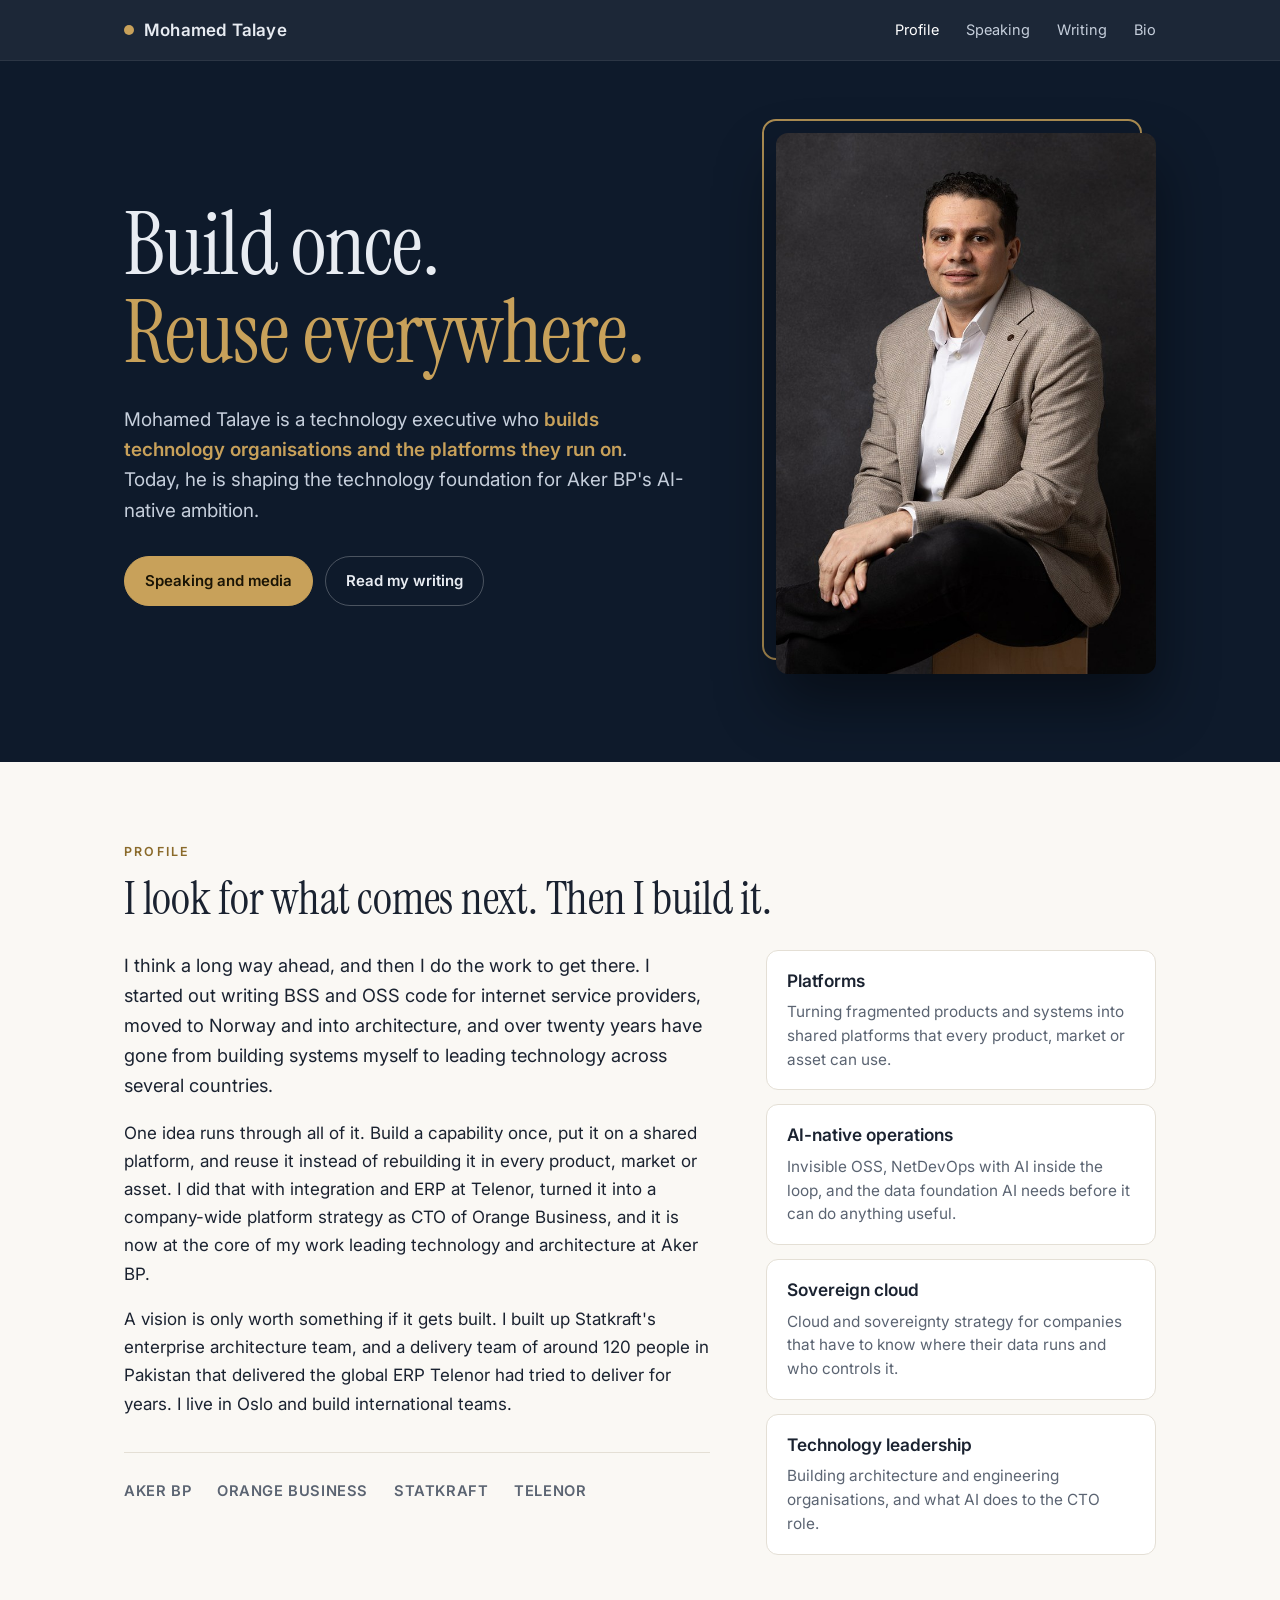
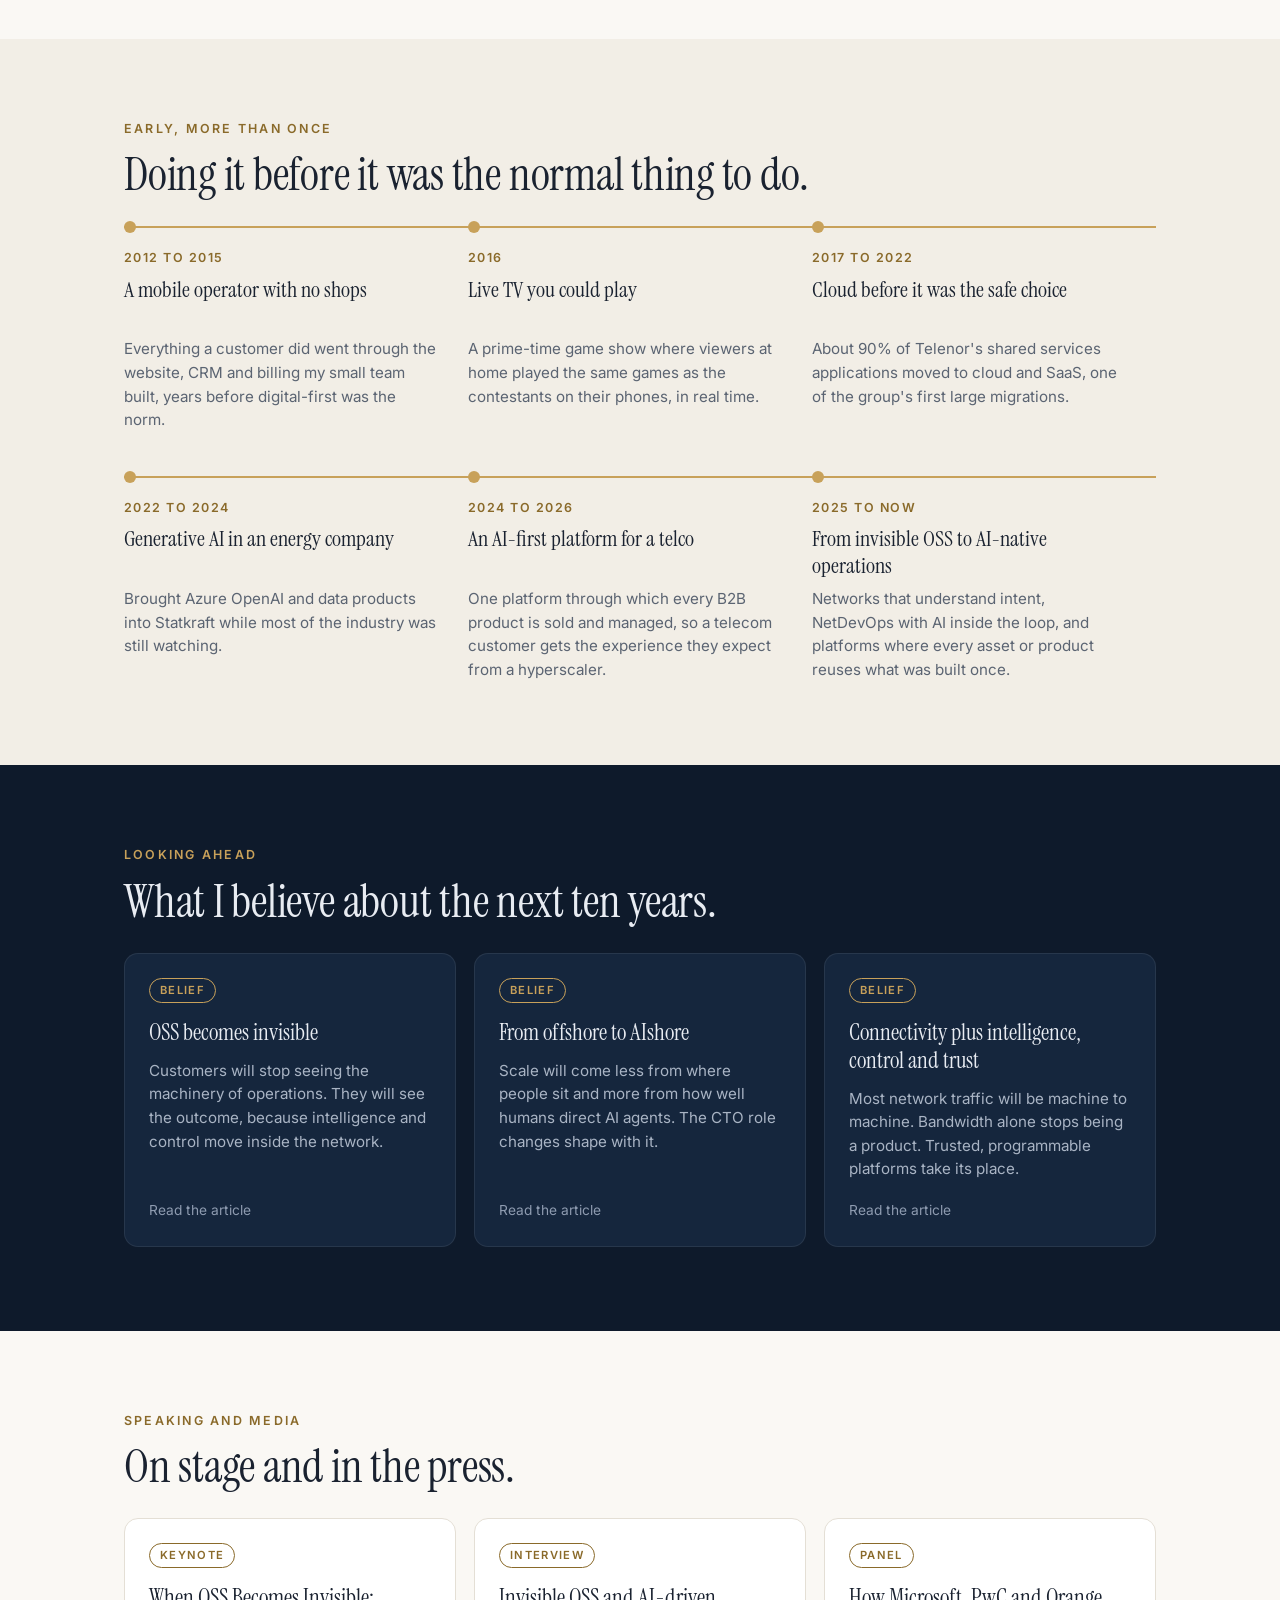
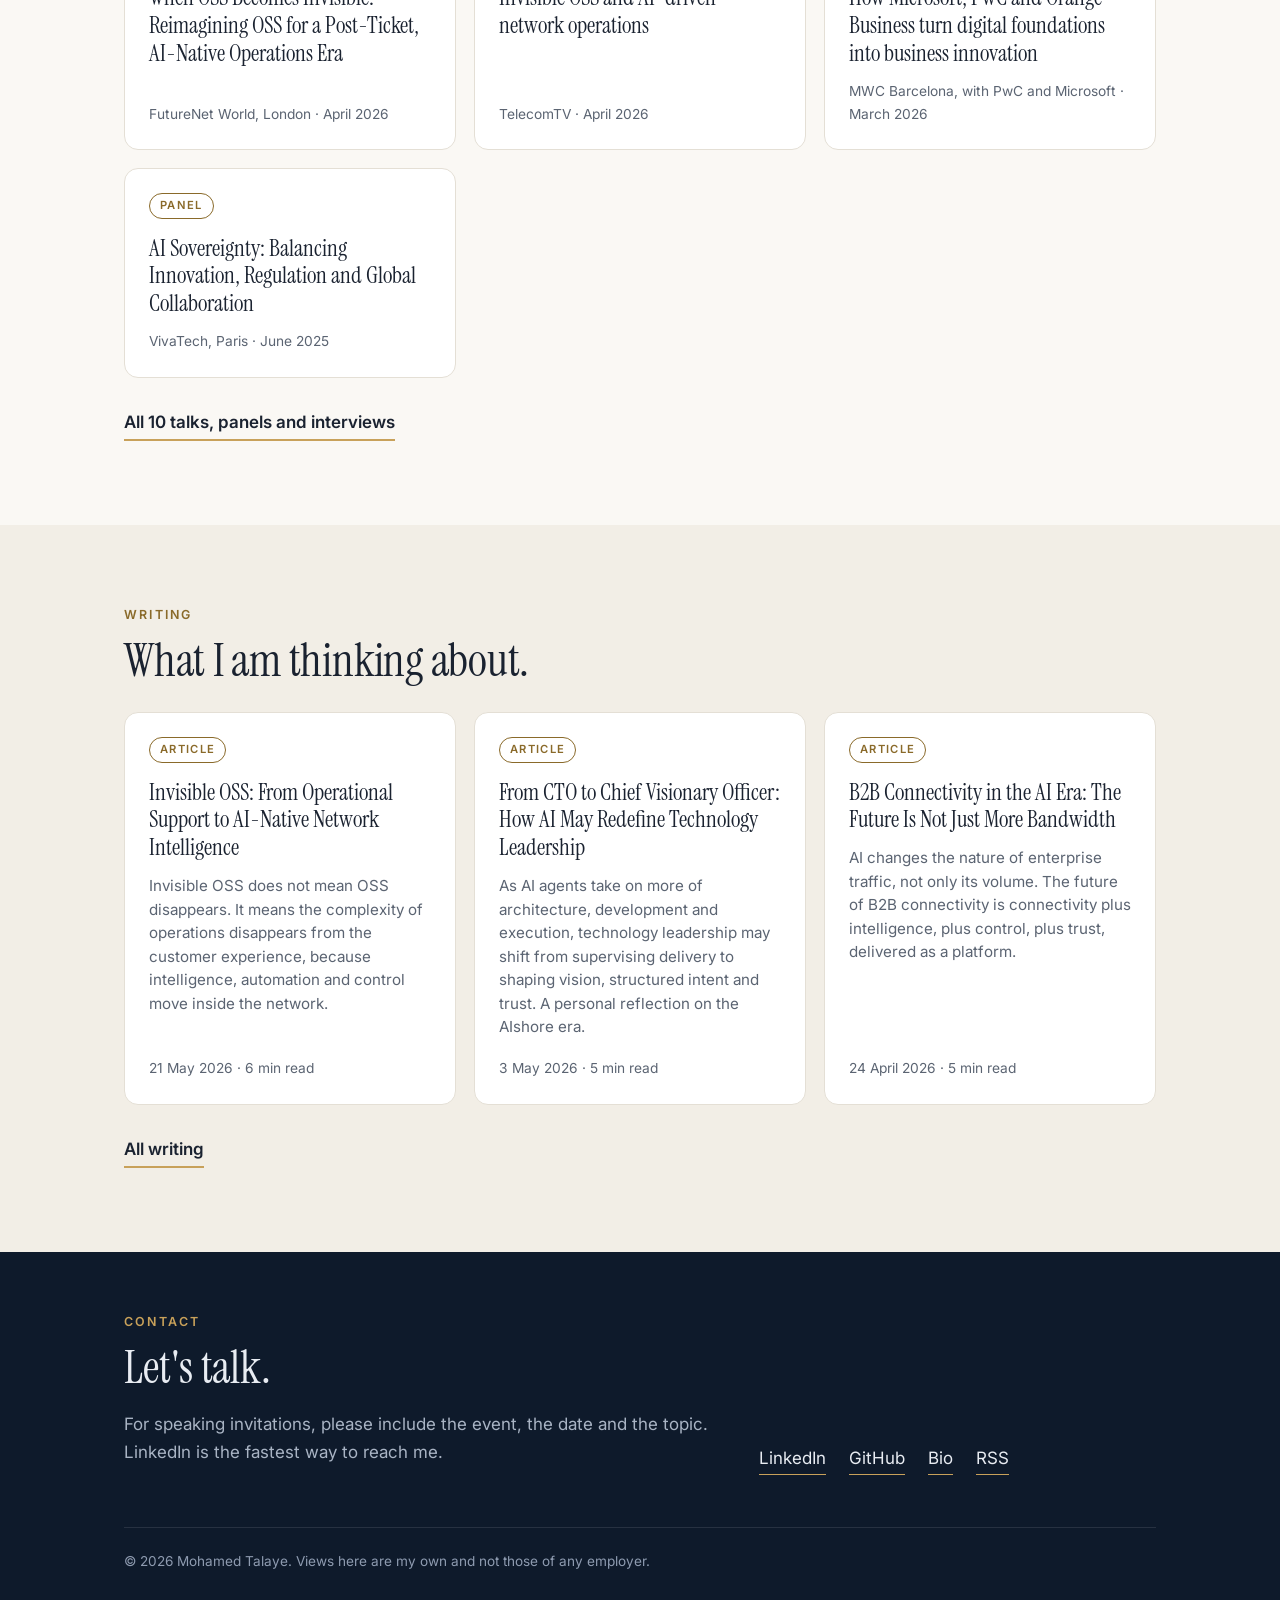
==== index.html @ 90e87bbb "mohamedtalaye.com" ====
<!doctype html>
<html lang="en">
<head>
  <meta charset="utf-8">
  <meta name="viewport" content="width=device-width, initial-scale=1">
  <title>Mohamed Talaye | Technology Executive, Platforms and AI</title>
  <meta name="description" content="Mohamed Talaye builds technology organisations and the platforms they run on. Writing and talks on platforms, AI-native operations and invisible OSS.">
  <meta name="author" content="Mohamed Talaye">
  <link rel="canonical" href="https://mohamedtalaye.com/">

  <meta property="og:site_name" content="Mohamed Talaye">
  <meta property="og:type" content="profile">
  <meta property="og:title" content="Mohamed Talaye | Technology Executive, Platforms and AI">
  <meta property="og:description" content="Mohamed Talaye builds technology organisations and the platforms they run on. Writing and talks on platforms, AI-native operations and invisible OSS.">
  <meta property="og:url" content="https://mohamedtalaye.com/">
  <meta property="og:image" content="https://mohamedtalaye.com/assets/social-card.jpg">
  <meta property="og:image:width" content="1200">
  <meta property="og:image:height" content="630">
  <meta property="og:locale" content="en_GB">
  <meta name="twitter:card" content="summary_large_image">

  <link rel="me" href="https://www.linkedin.com/in/mohamed-talaye">
  <link rel="me" href="https://github.com/Mohamed-Talaye">
  <link rel="alternate" type="application/rss+xml" title="Writing by Mohamed Talaye" href="/feed.xml">
  <link rel="icon" type="image/png" href="/assets/favicon.png">
  <link rel="apple-touch-icon" href="/assets/apple-touch-icon.png">
  <meta name="theme-color" content="#0e1a2b">

  <link rel="preconnect" href="https://fonts.googleapis.com">
  <link rel="preconnect" href="https://fonts.gstatic.com" crossorigin>
  <link rel="stylesheet" href="https://fonts.googleapis.com/css2?family=Instrument+Serif&amp;family=Inter:wght@400;600&amp;display=swap">
  <link rel="stylesheet" href="/style.css">

<script type="application/ld+json">
{
  "@context": "https://schema.org",
  "@graph": [
    {
      "@type": "WebSite",
      "@id": "https://mohamedtalaye.com/#site",
      "name": "Mohamed Talaye",
      "url": "https://mohamedtalaye.com/",
      "inLanguage": "en",
      "publisher": {
        "@id": "https://mohamedtalaye.com/#person"
      }
    },
    {
      "@type": "ProfilePage",
      "@id": "https://mohamedtalaye.com/#profilepage",
      "url": "https://mohamedtalaye.com/",
      "name": "Mohamed Talaye | Technology Executive, Platforms and AI",
      "isPartOf": {
        "@id": "https://mohamedtalaye.com/#site"
      },
      "dateCreated": "2026-09-20T09:00:00+01:00",
      "dateModified": "2026-10-25T09:00:00+01:00",
      "mainEntity": {
        "@id": "https://mohamedtalaye.com/#person"
      }
    },
    {
      "@type": "Person",
      "@id": "https://mohamedtalaye.com/#person",
      "name": "Mohamed Talaye",
      "givenName": "Mohamed",
      "familyName": "Talaye",
      "url": "https://mohamedtalaye.com/",
      "image": {
        "@type": "ImageObject",
        "url": "https://mohamedtalaye.com/assets/mohamed-talaye.jpg",
        "width": 600,
        "height": 600
      },
      "jobTitle": "Technology executive",
      "description": "Mohamed Talaye is a technology executive who builds technology organisations and the platforms they run on. Today, he is shaping the technology foundation for Aker BP's AI-native ambition.",
      "address": {
        "@type": "PostalAddress",
        "addressLocality": "Oslo",
        "addressCountry": "NO"
      },
      "worksFor": {
        "@type": "Organization",
        "name": "Aker BP",
        "url": "https://akerbp.com"
      },
      "alumniOf": [
        {
          "@type": "Organization",
          "name": "Orange Business",
          "url": "https://www.orange-business.com"
        },
        {
          "@type": "Organization",
          "name": "Statkraft",
          "url": "https://www.statkraft.com"
        },
        {
          "@type": "Organization",
          "name": "Telenor",
          "url": "https://www.telenor.com"
        },
        {
          "@type": "CollegeOrUniversity",
          "name": "October 6 University"
        }
      ],
      "knowsLanguage": [
        "en",
        "ar"
      ],
      "knowsAbout": [
        "Platform strategy",
        "AI-native operations",
        "Invisible OSS",
        "NetDevOps",
        "Sovereign cloud",
        "Enterprise architecture",
        "Telecom transformation",
        "Technology leadership"
      ],
      "sameAs": [
        "https://www.linkedin.com/in/mohamed-talaye",
        "https://github.com/Mohamed-Talaye",
        "https://futurenetworld.net/profile/mohamed-talaye/"
      ],
      "subjectOf": [
        {
          "@type": "CreativeWork",
          "name": "When OSS Becomes Invisible: Reimagining OSS for a Post-Ticket, AI-Native Operations Era",
          "url": "https://futurenetworld.net/keynote-presentation-when-oss-becomes-invisible/2026/06/",
          "publisher": {
            "@type": "Organization",
            "name": "FutureNet World, London"
          }
        },
        {
          "@type": "CreativeWork",
          "name": "B2B Connectivity: Who to Connect to Who in the AI Era",
          "url": "https://vimeo.com/1186459138",
          "publisher": {
            "@type": "Organization",
            "name": "FutureNet World, London"
          }
        },
        {
          "@type": "CreativeWork",
          "name": "Invisible OSS and AI-driven network operations",
          "url": "https://www.telecomtv.com/content/ai/orange-business-and-blue-planet-on-invisible-oss-and-ai-driven-network-operations-55448/",
          "publisher": {
            "@type": "Organization",
            "name": "TelecomTV"
          }
        },
        {
          "@type": "CreativeWork",
          "name": "How Microsoft, PwC and Orange Business turn digital foundations into business innovation",
          "url": "https://www.youtube.com/watch?v=epbj6QasfT4",
          "publisher": {
            "@type": "Organization",
            "name": "MWC Barcelona, with PwC and Microsoft"
          }
        },
        {
          "@type": "CreativeWork",
          "name": "Moving beyond virtual machines: Rethinking telco infrastructure for the AI and 5G era",
          "url": "https://www.fierce-network.com/cloud/cloud-native-becomes-telcos-new-baseline-after-supplier-upheavals",
          "publisher": {
            "@type": "Organization",
            "name": "Fierce Network"
          }
        },
        {
          "@type": "CreativeWork",
          "name": "The evolving relationship between digitalisation and cloudification",
          "url": "https://www.mobileeurope.co.uk/the-digital-telco-2025-panel-the-evolving-relationship-between-digitalisation-and-cloudification/",
          "publisher": {
            "@type": "Organization",
            "name": "The Digital Telco, Mobile Europe"
          }
        },
        {
          "@type": "CreativeWork",
          "name": "Opening panel: What is a telco for?",
          "url": "https://www.mobileeurope.co.uk/telco-to-techco-what-is-a-telco-for-and-is-differentiated-connectivity-the-answer/",
          "publisher": {
            "@type": "Organization",
            "name": "Telco to TechCo, Mobile Europe"
          }
        }
      ]
    }
  ]
}
</script>
</head>
<body>
<a class="skip" href="#main">Skip to content</a>

<header class="top">
  <div class="wrap">
    <a class="brand" href="/"><i></i>Mohamed Talaye</a>
    <nav aria-label="Main">
      <a href="/#profile" aria-current="page">Profile</a>
      <a href="/speaking.html">Speaking</a>
      <a href="/writing/">Writing</a>
      <a href="/bio.html">Bio</a>
    </nav>
  </div>
</header>

<main id="main">
<section class="hero dark">
  <div class="wrap">
    <div>
      <h1><span class="sr-only">Mohamed Talaye. </span><span>Build once.</span><span>Reuse everywhere.</span></h1>
      <p class="lede">Mohamed Talaye is a technology executive who <b>builds technology organisations and the platforms they run on</b>. Today, he is shaping the technology foundation for Aker BP&#x27;s AI-native ambition.</p>
      <div class="btns">
        <a class="btn gold" href="/speaking.html">Speaking and media</a>
        <a class="btn" href="/writing/">Read my writing</a>
      </div>
    </div>
    <div class="frame">
      <img src="/assets/mohamed-talaye-portrait.jpg" alt="Portrait of Mohamed Talaye" width="660" height="940" fetchpriority="high">
    </div>
  </div>
</section>

<section id="profile">
  <div class="wrap">
    <p class="eyebrow">Profile</p>
    <h2>I look for what comes next. Then I build it.</h2>
    <div class="cols">
      <div class="prose">
        <p>I think a long way ahead, and then I do the work to get there. I started out writing BSS and OSS code for internet service providers, moved to Norway and into architecture, and over twenty years have gone from building systems myself to leading technology across several countries.</p>
        <p>One idea runs through all of it. Build a capability once, put it on a shared platform, and reuse it instead of rebuilding it in every product, market or asset. I did that with integration and ERP at Telenor, turned it into a company-wide platform strategy as CTO of Orange Business, and it is now at the core of my work leading technology and architecture at Aker BP.</p>
        <p>A vision is only worth something if it gets built. I built up Statkraft&#x27;s enterprise architecture team, and a delivery team of around 120 people in Pakistan that delivered the global ERP Telenor had tried to deliver for years. I live in Oslo and build international teams.</p>
        <div class="logos"><span>Aker BP</span><span>Orange Business</span><span>Statkraft</span><span>Telenor</span></div>
      </div>
      <div class="focus">
        <div><h3>Platforms</h3><p>Turning fragmented products and systems into shared platforms that every product, market or asset can use.</p></div>
        <div><h3>AI-native operations</h3><p>Invisible OSS, NetDevOps with AI inside the loop, and the data foundation AI needs before it can do anything useful.</p></div>
        <div><h3>Sovereign cloud</h3><p>Cloud and sovereignty strategy for companies that have to know where their data runs and who controls it.</p></div>
        <div><h3>Technology leadership</h3><p>Building architecture and engineering organisations, and what AI does to the CTO role.</p></div>
      </div>
    </div>
  </div>
</section>

<section class="tint" id="early">
  <div class="wrap">
    <p class="eyebrow">Early, more than once</p>
    <h2>Doing it before it was the normal thing to do.</h2>
    <ol class="timeline">
      <li><span class="yr">2012 to 2015</span><h3>A mobile operator with no shops</h3><p>Everything a customer did went through the website, CRM and billing my small team built, years before digital-first was the norm.</p></li>
      <li><span class="yr">2016</span><h3>Live TV you could play</h3><p>A prime-time game show where viewers at home played the same games as the contestants on their phones, in real time.</p></li>
      <li><span class="yr">2017 to 2022</span><h3>Cloud before it was the safe choice</h3><p>About 90% of Telenor&#x27;s shared services applications moved to cloud and SaaS, one of the group&#x27;s first large migrations.</p></li>
      <li><span class="yr">2022 to 2024</span><h3>Generative AI in an energy company</h3><p>Brought Azure OpenAI and data products into Statkraft while most of the industry was still watching.</p></li>
      <li><span class="yr">2024 to 2026</span><h3>An AI-first platform for a telco</h3><p>One platform through which every B2B product is sold and managed, so a telecom customer gets the experience they expect from a hyperscaler.</p></li>
      <li><span class="yr">2025 to now</span><h3>From invisible OSS to AI-native operations</h3><p>Networks that understand intent, NetDevOps with AI inside the loop, and platforms where every asset or product reuses what was built once.</p></li>
    </ol>
  </div>
</section>

<section class="dark" id="next">
  <div class="wrap">
    <p class="eyebrow">Looking ahead</p>
    <h2>What I believe about the next ten years.</h2>
    <div class="cards">
      <a class="card" href="/writing/invisible-oss.html">
        <span class="tag">Belief</span>
        <h3>OSS becomes invisible</h3>
        <p>Customers will stop seeing the machinery of operations. They will see the outcome, because intelligence and control move inside the network.</p>
        <span class="foot">Read the article</span>
      </a>
      <a class="card" href="/writing/cto-to-chief-visionary-officer.html">
        <span class="tag">Belief</span>
        <h3>From offshore to AIshore</h3>
        <p>Scale will come less from where people sit and more from how well humans direct AI agents. The CTO role changes shape with it.</p>
        <span class="foot">Read the article</span>
      </a>
      <a class="card" href="/writing/b2b-connectivity-ai-era.html">
        <span class="tag">Belief</span>
        <h3>Connectivity plus intelligence, control and trust</h3>
        <p>Most network traffic will be machine to machine. Bandwidth alone stops being a product. Trusted, programmable platforms take its place.</p>
        <span class="foot">Read the article</span>
      </a>
    </div>
  </div>
</section>

<section id="speaking">
  <div class="wrap">
    <p class="eyebrow">Speaking and media</p>
    <h2>On stage and in the press.</h2>
    <div class="cards">
      <a class="card" href="https://futurenetworld.net/keynote-presentation-when-oss-becomes-invisible/2026/06/" rel="noopener" target="_blank">
        <span class="tag">Keynote</span>
        <h3>When OSS Becomes Invisible: Reimagining OSS for a Post-Ticket, AI-Native Operations Era</h3>
        <span class="foot">FutureNet World, London · April 2026</span>
      </a>
      <a class="card" href="https://www.telecomtv.com/content/ai/orange-business-and-blue-planet-on-invisible-oss-and-ai-driven-network-operations-55448/" rel="noopener" target="_blank">
        <span class="tag">Interview</span>
        <h3>Invisible OSS and AI-driven network operations</h3>
        <span class="foot">TelecomTV · April 2026</span>
      </a>
      <a class="card" href="https://www.youtube.com/watch?v=epbj6QasfT4" rel="noopener" target="_blank">
        <span class="tag">Panel</span>
        <h3>How Microsoft, PwC and Orange Business turn digital foundations into business innovation</h3>
        <span class="foot">MWC Barcelona, with PwC and Microsoft · March 2026</span>
      </a>
      <a class="card" href="/speaking.html">
        <span class="tag">Panel</span>
        <h3>AI Sovereignty: Balancing Innovation, Regulation and Global Collaboration</h3>
        <span class="foot">VivaTech, Paris · June 2025</span>
      </a>
    </div>
    <a class="more" href="/speaking.html">All 10 talks, panels and interviews</a>
  </div>
</section>

<section class="tint" id="writing">
  <div class="wrap">
    <p class="eyebrow">Writing</p>
    <h2>What I am thinking about.</h2>
    <div class="cards">
      <a class="card" href="/writing/invisible-oss.html">
        <span class="tag">Article</span>
        <h3>Invisible OSS: From Operational Support to AI-Native Network Intelligence</h3>
        <p>Invisible OSS does not mean OSS disappears. It means the complexity of operations disappears from the customer experience, because intelligence, automation and control move inside the network.</p>
        <span class="foot"><time datetime="2026-05-21">21 May 2026</time> · 6 min read</span>
      </a>
      <a class="card" href="/writing/cto-to-chief-visionary-officer.html">
        <span class="tag">Article</span>
        <h3>From CTO to Chief Visionary Officer: How AI May Redefine Technology Leadership</h3>
        <p>As AI agents take on more of architecture, development and execution, technology leadership may shift from supervising delivery to shaping vision, structured intent and trust. A personal reflection on the AIshore era.</p>
        <span class="foot"><time datetime="2026-05-03">3 May 2026</time> · 5 min read</span>
      </a>
      <a class="card" href="/writing/b2b-connectivity-ai-era.html">
        <span class="tag">Article</span>
        <h3>B2B Connectivity in the AI Era: The Future Is Not Just More Bandwidth</h3>
        <p>AI changes the nature of enterprise traffic, not only its volume. The future of B2B connectivity is connectivity plus intelligence, plus control, plus trust, delivered as a platform.</p>
        <span class="foot"><time datetime="2026-04-24">24 April 2026</time> · 5 min read</span>
      </a>
    </div>
    <a class="more" href="/writing/">All writing</a>
  </div>
</section>
</main>

<footer class="dark">
  <div class="wrap">
    <div class="contact">
      <div>
        <p class="eyebrow">Contact</p>
        <h2>Let's talk.</h2>
        <p class="mute">For speaking invitations, please include the event, the date and the topic. LinkedIn is the fastest way to reach me.</p>
      </div>
      <div class="links">
        <a href="https://www.linkedin.com/in/mohamed-talaye" rel="noopener me" target="_blank">LinkedIn</a>
        <a href="https://github.com/Mohamed-Talaye" rel="noopener me" target="_blank">GitHub</a>
        <a href="/bio.html">Bio</a>
        <a href="/feed.xml">RSS</a>
      </div>
    </div>
    <p class="fine">&copy; 2026 Mohamed Talaye. Views here are my own and not those of any employer.</p>
  </div>
</footer>

</body>
</html>
---- style.css ----
/*
  mohamedtalaye.com
  One stylesheet for the whole site. Sections, in order:
  tokens, base, navigation, hero, sections, cards, timeline,
  lists, articles, media kit, footer, helpers, small screens.
*/

:root {
  --ink: #0e1a2b;
  --ink2: #15263d;
  --paper: #faf8f4;
  --fg: #1a2230;
  --mute: #5b6472;
  --line: #e4dfd5;
  --gold: #c8a15a;
  --goldink: #8a6a2a;
  --card: #fff;
  --sans: 'Inter',system-ui,-apple-system,'Segoe UI',Helvetica,Arial,sans-serif;
  --serif: 'Instrument Serif',Georgia,'Times New Roman',serif;
}

* {
  box-sizing: border-box;
}

html {
  -webkit-text-size-adjust: 100%;
  scroll-behavior: smooth;
}

body {
  margin: 0;
  background: var(--paper);
  color: var(--fg);
  font: 17px/1.65 var(--sans);
}

a {
  color: inherit;
}

img {
  max-width: 100%;
  height: auto;
  display: block;
}

.wrap {
  max-width: 1080px;
  margin: 0 auto;
  padding: 0 24px;
}

.narrow {
  max-width: 760px;
}

.dark {
  background: var(--ink);
  color: #e8ecf2;
}

.dark .mute {
  color: #a9b4c4;
}

.top {
  position: sticky;
  top: 0;
  z-index: 10;
  background: rgba(14, 26, 43, .94);
  backdrop-filter: blur(8px);
  color: #e8ecf2;
  border-bottom: 1px solid rgba(255, 255, 255, .07);
}

.top .wrap {
  display: flex;
  align-items: center;
  justify-content: space-between;
  gap: 16px;
  min-height: 60px;
  flex-wrap: wrap;
}

.brand {
  font-weight: 600;
  letter-spacing: .2px;
  text-decoration: none;
  display: flex;
  align-items: center;
  gap: 10px;
}

.brand i {
  width: 10px;
  height: 10px;
  border-radius: 50%;
  background: var(--gold);
  display: inline-block;
}

.top nav a {
  font-size: 14.5px;
  text-decoration: none;
  color: #c6cfdc;
  margin-left: 22px;
}

.top nav a:first-child {
  margin-left: 0;
}

.top nav a:hover,
.top nav a[aria-current] {
  color: #fff;
}

.hero {
  padding: 72px 0 88px;
  overflow: hidden;
}

.hero .wrap {
  display: grid;
  grid-template-columns: 1.15fr .85fr;
  gap: 56px;
  align-items: center;
}

.hero h1 {
  font: 400 clamp(3rem,7.4vw,5.4rem)/1.02 var(--serif);
  margin: 0 0 28px;
  letter-spacing: -.01em;
}

.hero h1 span {
  display: block;
}

.hero h1 span:last-child {
  color: var(--gold);
}

.lede {
  font-size: 1.18rem;
  line-height: 1.6;
  color: #c6cfdc;
  max-width: 34em;
  margin: 0 0 30px;
}

.lede b {
  color: var(--gold);
  font-weight: 600;
}

.btns {
  display: flex;
  flex-wrap: wrap;
  gap: 12px;
}

.btn {
  display: inline-block;
  text-decoration: none;
  font-weight: 600;
  font-size: 15px;
  padding: 12px 20px;
  border-radius: 999px;
  border: 1px solid rgba(255, 255, 255, .25);
}

.btn.gold {
  background: var(--gold);
  border-color: var(--gold);
  color: #1a1405;
}

.btn:hover {
  transform: translateY(-1px);
}

.frame {
  position: relative;
  justify-self: end;
  width: min(380px,100%);
}

.frame:before {
  content: "";
  position: absolute;
  inset: -14px 14px 14px -14px;
  border: 2px solid var(--gold);
  border-radius: 14px;
  opacity: .85;
}

.frame img {
  position: relative;
  border-radius: 12px;
  width: 100%;
  height: auto;
  box-shadow: 0 30px 60px rgba(0, 0, 0, .45);
}

section {
  padding: 84px 0;
}

.eyebrow {
  font: 600 .78rem/1 var(--sans);
  letter-spacing: .18em;
  text-transform: uppercase;
  color: var(--goldink);
  margin: 0 0 14px;
}

.dark .eyebrow {
  color: var(--gold);
}

h2 {
  font: 400 clamp(2rem,4vw,2.9rem)/1.1 var(--serif);
  margin: 0 0 26px;
  letter-spacing: -.005em;
}

h3 {
  font: 600 1.08rem/1.35 var(--sans);
  margin: 0 0 8px;
}

.cols {
  display: grid;
  grid-template-columns: 1.2fr .8fr;
  gap: 56px;
  align-items: start;
}

.prose p {
  margin: 0 0 1.05em;
}

.prose p:first-child {
  font-size: 1.14rem;
}

.focus {
  display: grid;
  gap: 14px;
}

.focus div {
  background: var(--card);
  border: 1px solid var(--line);
  border-radius: 12px;
  padding: 18px 20px;
}

.focus p {
  margin: 0;
  color: var(--mute);
  font-size: .96rem;
  line-height: 1.55;
}

.logos {
  display: flex;
  flex-wrap: wrap;
  gap: 10px 26px;
  margin-top: 34px;
  padding-top: 26px;
  border-top: 1px solid var(--line);
  color: var(--mute);
  font-weight: 600;
  letter-spacing: .04em;
  font-size: .92rem;
  text-transform: uppercase;
}

.cards {
  display: grid;
  grid-template-columns: repeat(3,1fr);
  gap: 18px;
}

.card {
  display: flex;
  flex-direction: column;
  border-radius: 14px;
  padding: 24px;
  text-decoration: none;
  border: 1px solid var(--line);
  background: var(--card);
  transition: transform .15s,border-color .15s;
}

.card:hover {
  transform: translateY(-3px);
  border-color: var(--gold);
}

.dark .card {
  background: var(--ink2);
  border-color: rgba(255, 255, 255, .08);
}

.tag {
  align-self: flex-start;
  font: 600 .7rem/1 var(--sans);
  letter-spacing: .12em;
  text-transform: uppercase;
  color: var(--goldink);
  border: 1px solid currentColor;
  border-radius: 999px;
  padding: 6px 10px;
  margin-bottom: 16px;
}

.dark .tag {
  color: var(--gold);
}

.card h3 {
  font: 400 1.45rem/1.2 var(--serif);
  margin: 0 0 12px;
}

.card p {
  margin: 0 0 18px;
  color: var(--mute);
  font-size: .95rem;
  line-height: 1.55;
}

.dark .card p {
  color: #a9b4c4;
}

.card .foot {
  margin-top: auto;
  font-size: .86rem;
  color: var(--mute);
}

.dark .card .foot {
  color: #8e9bb0;
}

.more {
  display: inline-block;
  margin-top: 30px;
  font-weight: 600;
  text-decoration: none;
  border-bottom: 2px solid var(--gold);
  padding-bottom: 3px;
}

.tint {
  background: #f2eee6;
}

.timeline {
  list-style: none;
  margin: 0;
  padding: 0;
  display: grid;
  grid-template-columns: repeat(3,1fr);
  gap: 44px 0;
}

.timeline li {
  padding: 24px 32px 0 0;
  position: relative;
  border-top: 2px solid var(--gold);
  display: grid;
  grid-template-rows: auto minmax(3.3rem,auto) 1fr;
  align-content: start;
}

.timeline li:before {
  content: '';
  position: absolute;
  top: -7px;
  left: 0;
  width: 12px;
  height: 12px;
  border-radius: 50%;
  background: var(--gold);
}

.timeline .yr {
  font: 600 .78rem/1 var(--sans);
  letter-spacing: .12em;
  color: var(--goldink);
  text-transform: uppercase;
  margin-bottom: 12px;
}

.timeline h3 {
  font: 400 1.4rem/1.18 var(--serif);
  margin: 0;
  color: var(--fg);
  align-self: start;
}

.timeline p {
  margin: 8px 0 0;
  color: var(--mute);
  font-size: .95rem;
  line-height: 1.55;
  max-width: 30em;
}

@media (max-width:860px) {
  .timeline {
    grid-template-columns: 1fr;
    gap: 0;
    border-left: 2px solid var(--gold);
  }

  .timeline li {
    border-top: 0;
    padding: 0 0 28px 22px;
    grid-template-rows: auto auto auto;
  }

  .timeline li:before {
    top: 2px;
    left: -7px;
  }

}

.rows {
  list-style: none;
  margin: 0;
  padding: 0;
  border-top: 1px solid var(--line);
}

.rows li {
  display: grid;
  grid-template-columns: 150px 1fr;
  gap: 6px 24px;
  padding: 20px 0;
  border-bottom: 1px solid var(--line);
}

.rows .when {
  color: var(--mute);
  font-size: .9rem;
}

.rows .when b {
  display: block;
  color: var(--goldink);
  font-size: .72rem;
  letter-spacing: .12em;
  text-transform: uppercase;
  margin-bottom: 4px;
}

.rows .what a {
  text-decoration: none;
  border-bottom: 1px solid var(--gold);
}

.rows .what span {
  display: block;
  color: var(--mute);
  font-size: .93rem;
  margin-top: 2px;
}

.rows .what strong {
  font-weight: 600;
}

.page-head {
  padding: 64px 0 56px;
}

.page-head h1 {
  font: 400 clamp(2.2rem,5vw,3.6rem)/1.08 var(--serif);
  margin: 0 0 14px;
}

.page-head p {
  margin: 0;
  color: #a9b4c4;
  max-width: 44em;
}

article {
  font: 19px/1.7 Georgia,'Iowan Old Style','Times New Roman',serif;
}

article h2 {
  font: 400 1.7rem/1.2 var(--serif);
  margin: 2em 0 .4em;
}

article p {
  margin: .75em 0;
}

article ul {
  padding-left: 1.2em;
}

article li {
  margin: .25em 0;
}

.note {
  border-left: 3px solid var(--gold);
  padding-left: 16px;
  color: var(--mute);
  font-style: italic;
}

.photos {
  display: grid;
  grid-template-columns: repeat(4,1fr);
  gap: 16px;
}

.photos a {
  text-decoration: none;
  font-size: .88rem;
  color: var(--mute);
}

.photos img {
  border-radius: 10px;
  aspect-ratio: 2/3;
  object-fit: cover;
  object-position: top;
  margin-bottom: 8px;
  border: 1px solid var(--line);
}

.copy {
  background: var(--card);
  border: 1px solid var(--line);
  border-radius: 12px;
  padding: 22px 24px;
}

.kit-head .wrap {
  display: flex;
  justify-content: space-between;
  align-items: center;
  gap: 40px;
}

.kit-face {
  width: 200px;
  height: 200px;
  border-radius: 50%;
  object-fit: cover;
  border: 3px solid var(--gold);
  flex: none;
}

.subnav {
  position: sticky;
  top: 60px;
  z-index: 9;
  background: var(--paper);
  border-bottom: 1px solid var(--line);
}

.subnav .wrap {
  display: flex;
  gap: 26px;
  overflow-x: auto;
  padding-top: 14px;
  padding-bottom: 14px;
}

.subnav a {
  text-decoration: none;
  font-weight: 600;
  font-size: .9rem;
  color: var(--mute);
  white-space: nowrap;
}

.subnav a:hover {
  color: var(--goldink);
}

section[id] {
  scroll-margin-top: 110px;
}

.kit-card {
  background: var(--card);
  border: 1px solid var(--line);
  border-radius: 14px;
  padding: 22px 24px;
  margin-bottom: 18px;
}

.kit-h {
  display: flex;
  justify-content: space-between;
  align-items: center;
  gap: 16px;
  margin-bottom: 14px;
}

.kit-h .eyebrow {
  margin: 0 0 5px;
}

.hint {
  font-size: .86rem;
  color: var(--mute);
}

.kit-text p {
  margin: 0 0 .8em;
}

.kit-text p:last-child {
  margin: 0;
}

.talk-t {
  font: 400 1.5rem/1.2 var(--serif);
  margin: 0;
}

.copy-btn {
  font: 600 .78rem/1 var(--sans);
  letter-spacing: .06em;
  text-transform: uppercase;
  border: 1px solid var(--gold);
  color: var(--goldink);
  background: transparent;
  border-radius: 999px;
  padding: 10px 16px;
  cursor: pointer;
  flex: none;
}

.copy-btn:hover {
  background: var(--gold);
  color: #1a1405;
}

button.btn {
  cursor: pointer;
  font-family: inherit;
  color: inherit;
  background: transparent;
}

button.btn.gold {
  background: var(--gold);
  color: #1a1405;
}

.btn-line {
  font-weight: 600;
  text-decoration: none;
  border-bottom: 2px solid var(--gold);
  padding-bottom: 3px;
}

.mutep {
  color: var(--mute);
  margin: 10px 0 28px;
  max-width: 44em;
}

.gallery {
  display: grid;
  grid-template-columns: repeat(4,1fr);
  gap: 18px;
}

.gallery figure {
  margin: 0;
  background: var(--card);
  border: 1px solid var(--line);
  border-radius: 14px;
  overflow: hidden;
}

.gallery img {
  width: 100%;
  aspect-ratio: 3/4;
  object-fit: cover;
  object-position: top;
}

.gallery figcaption {
  padding: 14px 16px 16px;
  display: grid;
  gap: 3px;
}

.gallery span {
  color: var(--mute);
  font-size: .84rem;
}

.dl {
  margin-top: 8px;
  justify-self: start;
  text-decoration: none;
  font: 600 .78rem/1 var(--sans);
  letter-spacing: .06em;
  text-transform: uppercase;
  color: #1a1405;
  background: var(--gold);
  border-radius: 999px;
  padding: 9px 14px;
}

.facts {
  display: grid;
  grid-template-columns: repeat(4,1fr);
  gap: 18px;
}

.facts div {
  background: var(--card);
  border: 1px solid var(--line);
  border-radius: 14px;
  padding: 20px;
}

.facts span {
  display: block;
  font: 600 .72rem/1 var(--sans);
  letter-spacing: .14em;
  text-transform: uppercase;
  color: var(--goldink);
  margin-bottom: 10px;
}

.facts strong {
  display: block;
  font: 400 1.3rem/1.25 var(--serif);
}

.facts em {
  display: block;
  font-style: normal;
  color: var(--mute);
  font-size: .9rem;
  margin-top: 8px;
  line-height: 1.5;
}

.chips {
  display: flex;
  flex-wrap: wrap;
  gap: 8px;
  margin: 0;
  padding: 0;
  list-style: none;
}

.chips li {
  font-size: .9rem;
  border: 1px solid var(--line);
  border-radius: 999px;
  padding: 7px 13px;
  color: var(--mute);
  background: var(--card);
}

.center {
  text-align: center;
}

.center .mutep {
  margin-left: auto;
  margin-right: auto;
}

.dark-text {
  color: #1a1405!important;
  border-color: var(--gold);
}

.more.small {
  margin-top: 16px;
  font-size: .92rem;
}

#toast {
  position: fixed;
  left: 50%;
  bottom: 28px;
  transform: translate(-50%,20px);
  background: var(--ink);
  color: #fff;
  padding: 12px 20px;
  border-radius: 999px;
  font-weight: 600;
  font-size: .9rem;
  opacity: 0;
  pointer-events: none;
  transition: all .25s;
  z-index: 20;
}

#toast.on {
  opacity: 1;
  transform: translate(-50%,0);
}

@media (max-width:860px) {
  .kit-head .wrap {
    flex-direction: column-reverse;
    align-items: flex-start;
  }

  .kit-face {
    width: 120px;
    height: 120px;
  }

  .gallery,
  .facts {
    grid-template-columns: repeat(2,1fr);
  }

  .subnav {
    top: 0;
    position: static;
  }

}

footer {
  padding: 64px 0 48px;
}

.contact {
  display: grid;
  grid-template-columns: 1.2fr .8fr;
  gap: 40px;
  align-items: end;
}

footer h2 {
  margin-bottom: 12px;
}

footer .links a {
  display: inline-block;
  margin: 0 18px 8px 0;
  text-decoration: none;
  border-bottom: 1px solid var(--gold);
  padding-bottom: 2px;
}

.fine {
  margin-top: 44px;
  padding-top: 22px;
  border-top: 1px solid rgba(255, 255, 255, .1);
  font-size: .85rem;
  color: #8e9bb0;
}

@media (max-width:860px) {
  .hero {
    padding: 44px 0 60px;
  }

  .hero .wrap,
  .cols,
  .contact {
    grid-template-columns: 1fr;
    gap: 40px;
  }

  .frame {
    justify-self: start;
    width: min(320px,88%);
    margin-left: 14px;
  }

  .cards {
    grid-template-columns: 1fr;
  }

  .photos {
    grid-template-columns: repeat(2,1fr);
  }

  section {
    padding: 60px 0;
  }

  .rows li {
    grid-template-columns: 1fr;
  }

  .top nav a {
    margin-left: 16px;
  }

}

/* Comfortable tap targets for menu links on touch screens */

.top nav a,
.subnav a {
  display: inline-block;
  padding: 12px 0;
}

.brand {
  padding: 12px 0;
}

@media (max-width: 560px) {
  .top .wrap {
    gap: 0;
    padding-top: 4px;
    padding-bottom: 4px;
  }

  .top nav {
    display: flex;
    justify-content: space-between;
    width: 100%;
  }

  .top nav a {
    margin-left: 0;
    font-size: 14px;
  }
}

/* Accessibility helpers */

.sr-only {
  position: absolute;
  width: 1px;
  height: 1px;
  overflow: hidden;
  clip: rect(0 0 0 0);
  white-space: nowrap;
}

.skip {
  position: absolute;
  left: -999px;
  top: 0;
  background: var(--gold);
  color: #1a1405;
  padding: 10px 16px;
  font-weight: 600;
  z-index: 30;
}

.skip:focus {
  left: 12px;
  top: 12px;
}

a:focus-visible,
button:focus-visible {
  outline: 2px solid var(--gold);
  outline-offset: 3px;
}

/* Spacing helpers used on the media kit page */

.mt-s {
  margin-top: 26px;
}

.mt-m {
  margin-top: 40px;
}

.flush {
  margin: 0;
}

/* Author box at the end of an article */

.author {
  display: flex;
  gap: 18px;
  align-items: center;
  margin-top: 48px;
  padding: 22px 24px;
  background: var(--card);
  border: 1px solid var(--line);
  border-radius: 14px;
  font: 16px/1.55 var(--sans);
}

.author img {
  width: 72px;
  height: 72px;
  border-radius: 50%;
  object-fit: cover;
  flex: none;
}

.author p {
  margin: 0;
  color: var(--mute);
}

.author strong {
  display: block;
  color: var(--fg);
}

.page-head .crumbs {
  font-size: .85rem;
  color: #8e9bb0;
  margin: 0 0 18px;
}

.crumbs a {
  text-decoration: none;
  border-bottom: 1px solid rgba(255, 255, 255, .25);
}

@media (prefers-reduced-motion: reduce) {
  html {
    scroll-behavior: auto;
  }

  .btn,
  .card,
  #toast {
    transition: none;
  }
}
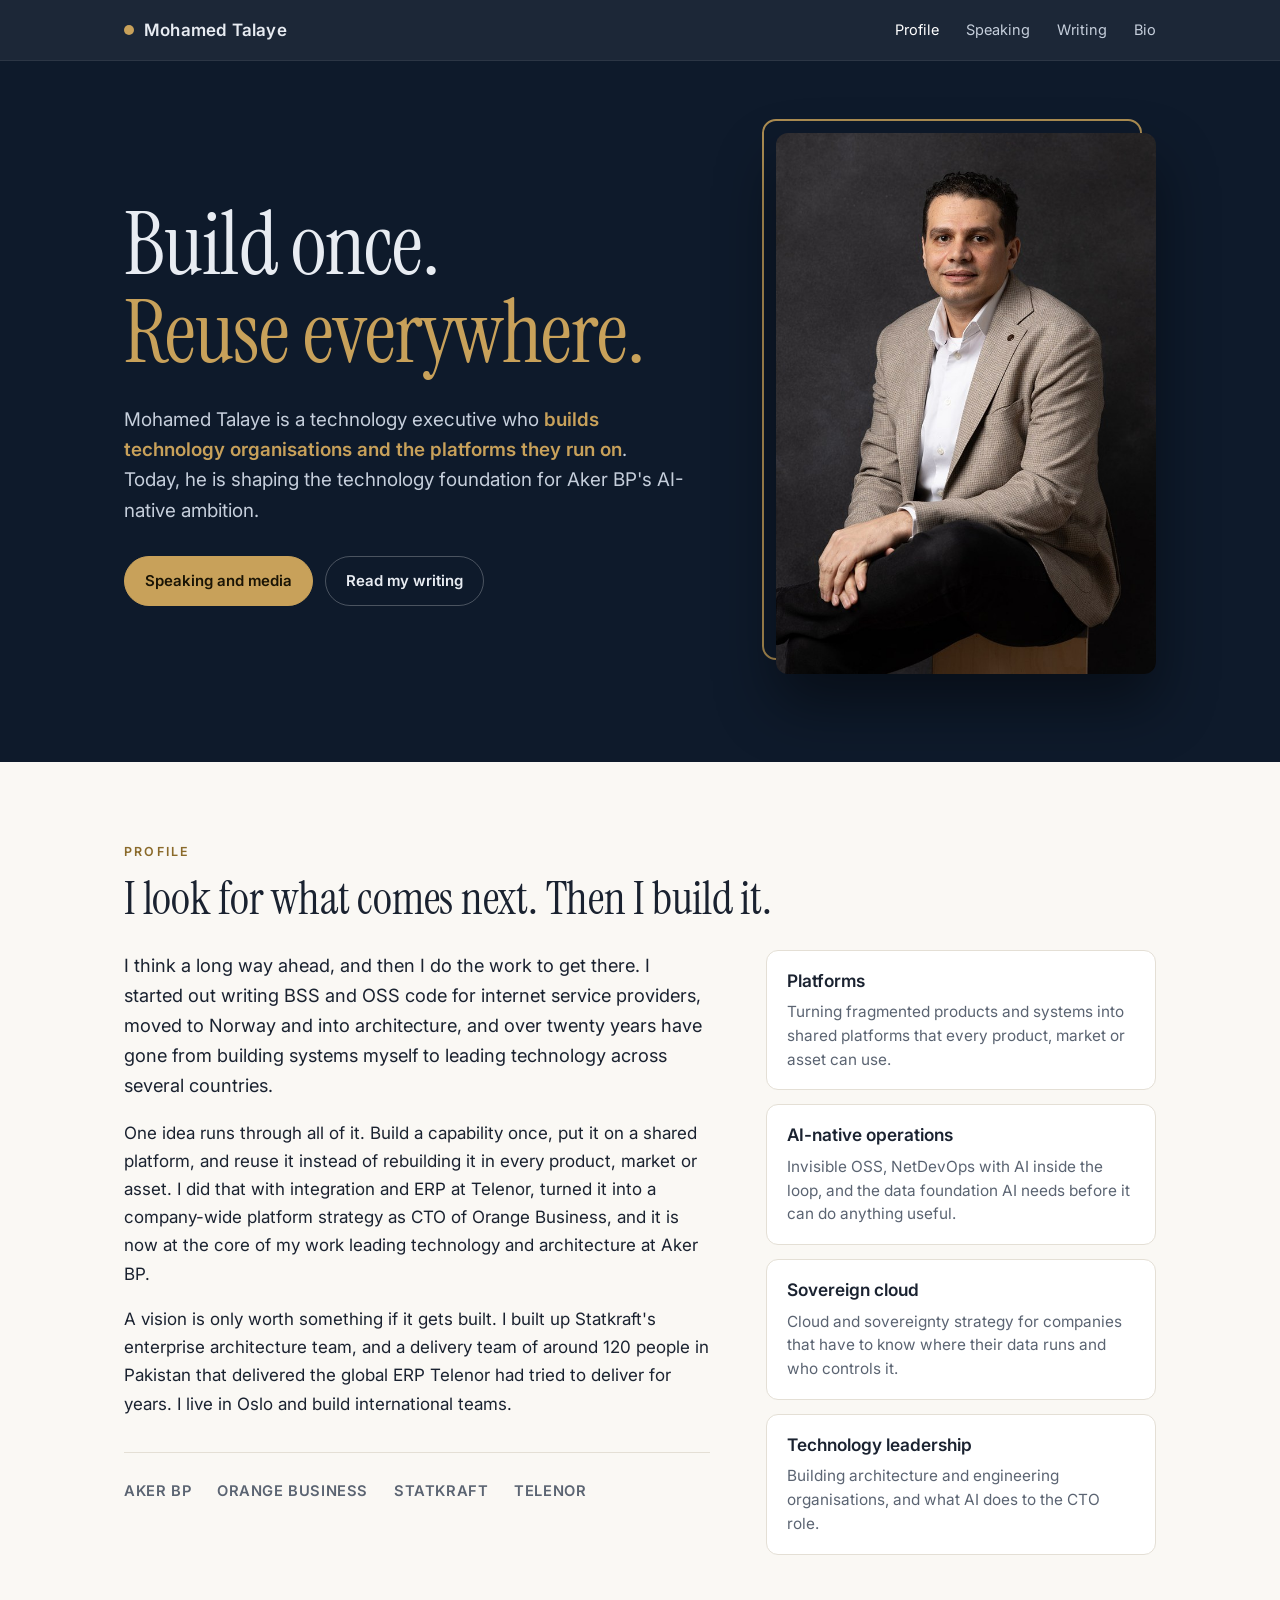
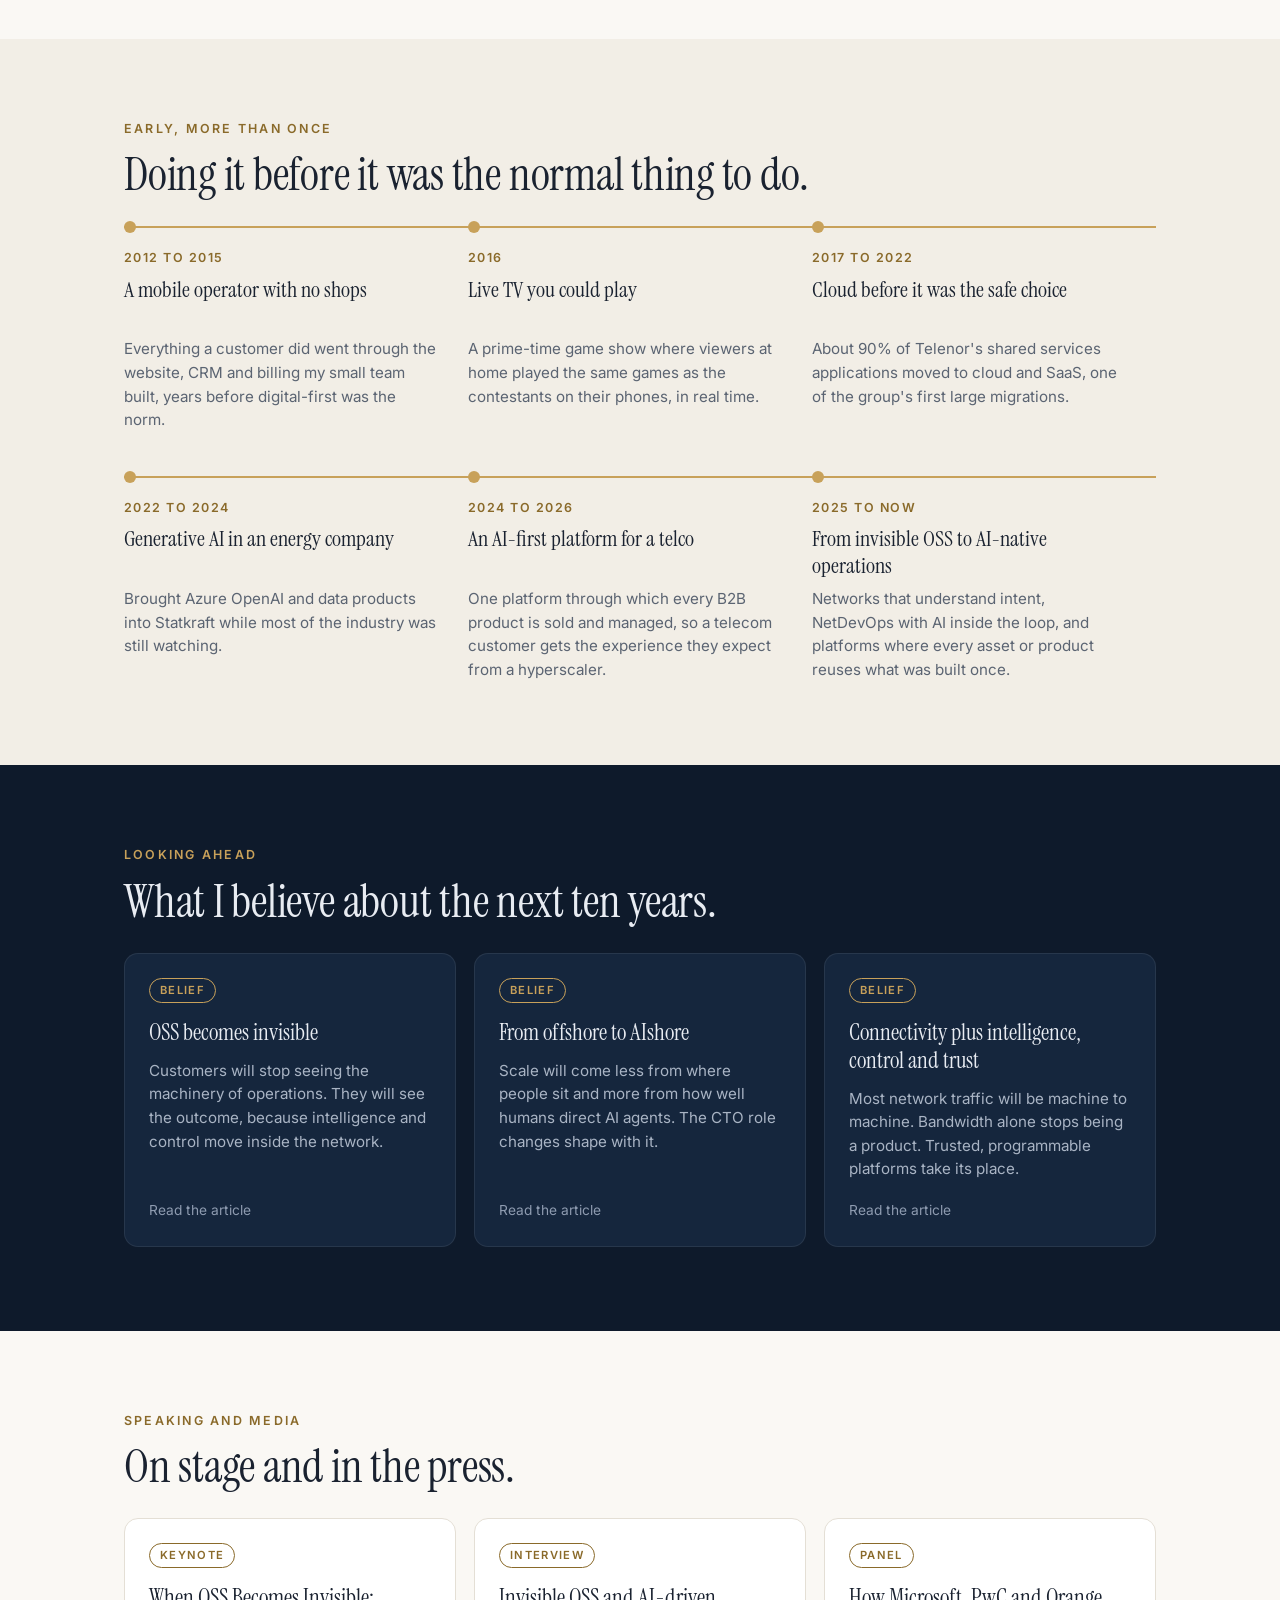
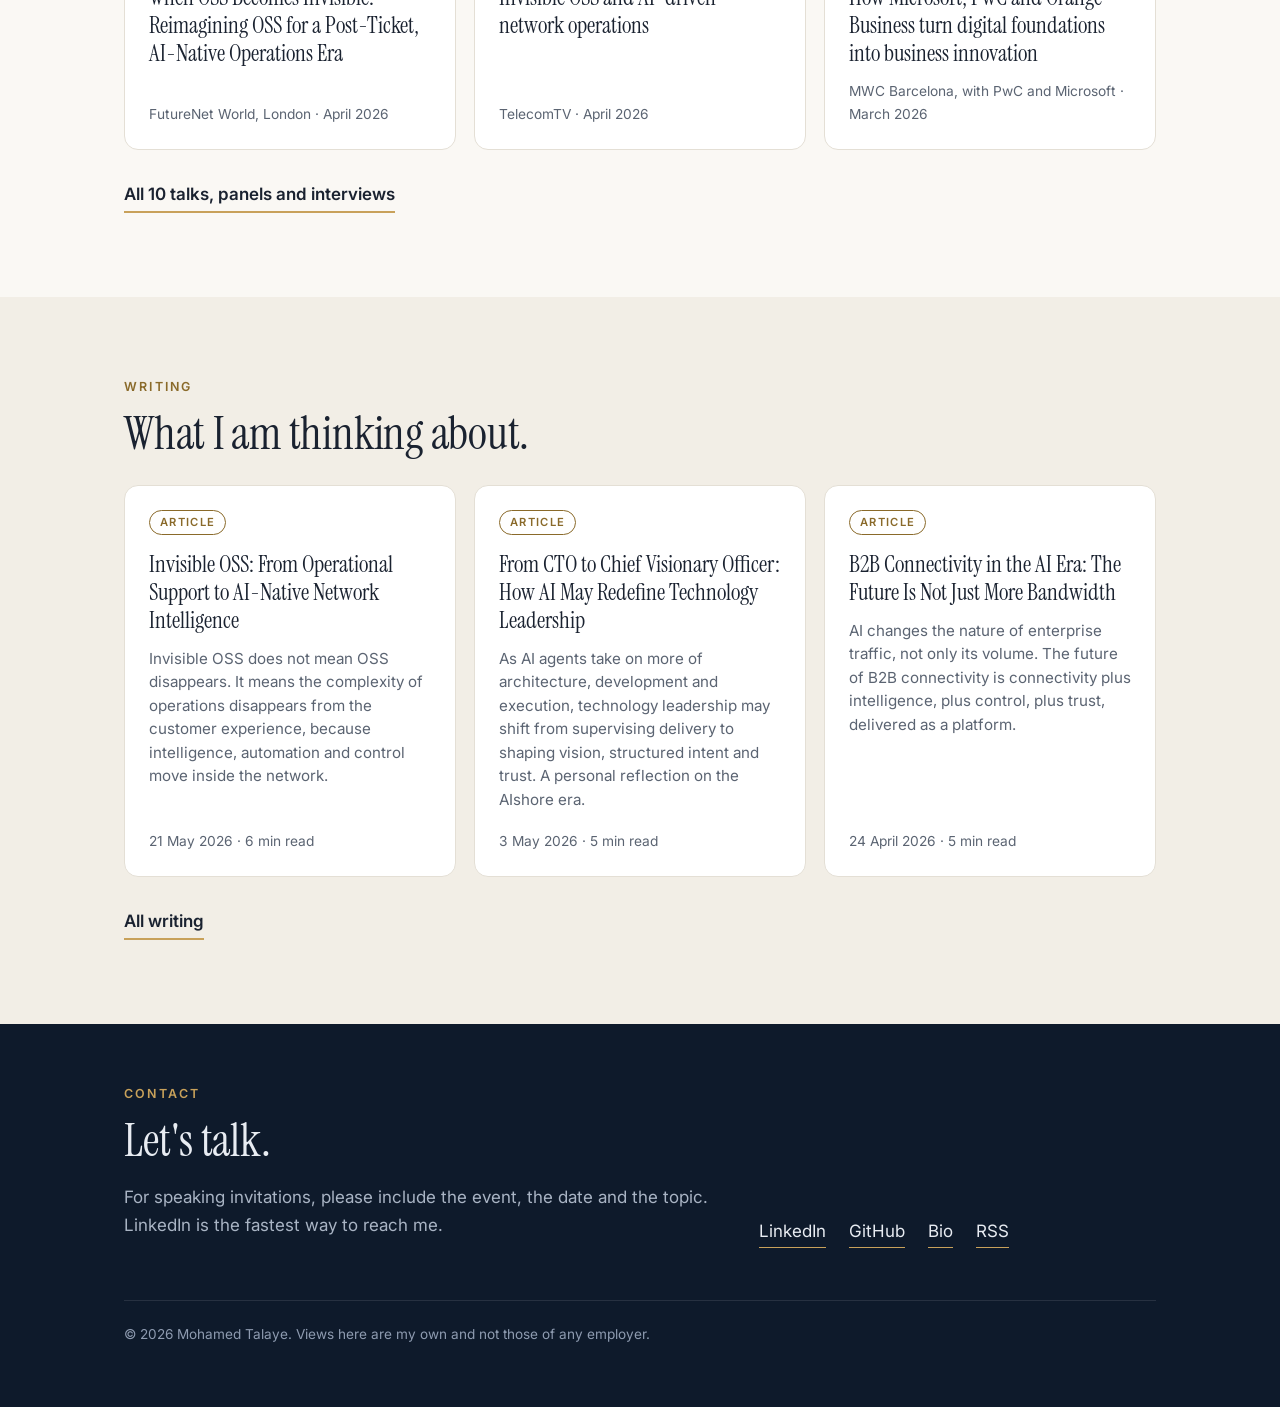
==== commit 4996e43f: "Techtidningen article link, three featured talks" ====
--- a/index.html
+++ b/index.html
@@ -163,6 +163,15 @@
         },
         {
           "@type": "CreativeWork",
+          "name": "Ska leverera som en hyper scaler",
+          "url": "https://techtidningen.se/11-mohamed-talaye-orange-ska-leverera-varde-som-en-hyper-scaler/",
+          "publisher": {
+            "@type": "Organization",
+            "name": "Techtidningen, Sweden"
+          }
+        },
+        {
+          "@type": "CreativeWork",
           "name": "Moving beyond virtual machines: Rethinking telco infrastructure for the AI and 5G era",
           "url": "https://www.fierce-network.com/cloud/cloud-native-becomes-telcos-new-baseline-after-supplier-upheavals",
           "publisher": {
@@ -309,11 +318,6 @@
         <h3>How Microsoft, PwC and Orange Business turn digital foundations into business innovation</h3>
         <span class="foot">MWC Barcelona, with PwC and Microsoft · March 2026</span>
       </a>
-      <a class="card" href="/speaking.html">
-        <span class="tag">Panel</span>
-        <h3>AI Sovereignty: Balancing Innovation, Regulation and Global Collaboration</h3>
-        <span class="foot">VivaTech, Paris · June 2025</span>
-      </a>
     </div>
     <a class="more" href="/speaking.html">All 10 talks, panels and interviews</a>
   </div>
--- a/style.css
+++ b/style.css
@@ -26,10 +26,16 @@
 html {
   -webkit-text-size-adjust: 100%;
   scroll-behavior: smooth;
-}
-
+  background: var(--ink);
+}
+
+/* The page always fills the window. On a short page the last block of
+   the content stretches, so the footer sits at the bottom of the screen. */
 body {
   margin: 0;
+  min-height: 100vh;
+  display: flex;
+  flex-direction: column;
   background: var(--paper);
   color: var(--fg);
   font: 17px/1.65 var(--sans);
@@ -841,6 +847,16 @@
 
 }
 
+main {
+  flex: 1 0 auto;
+  display: flex;
+  flex-direction: column;
+}
+
+main > :last-child {
+  flex: 1 0 auto;
+}
+
 footer {
   padding: 64px 0 48px;
 }
